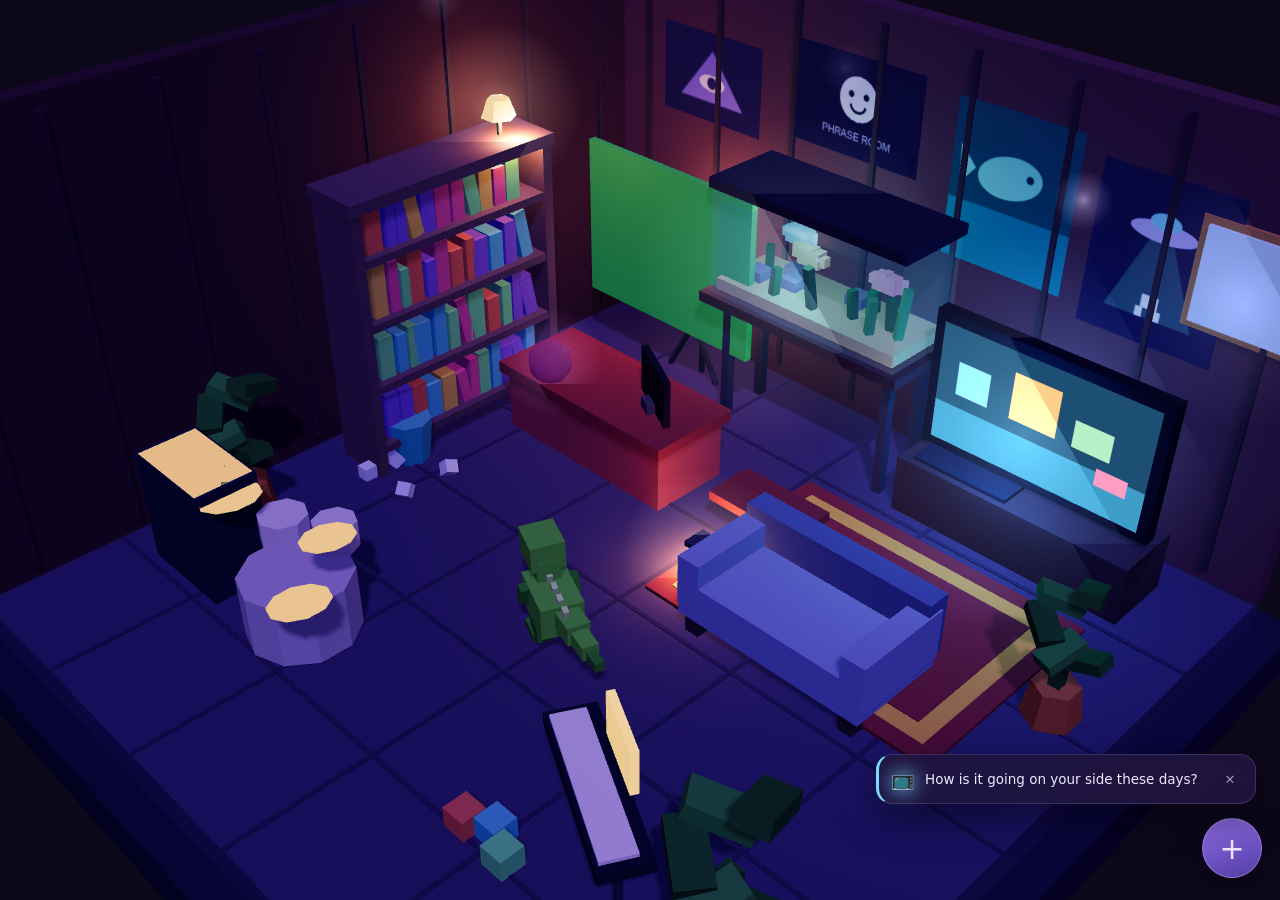
==== room/index.html @ a5573764 "Phrase Room: ローポリ3Dルームのフレーズ記録PWAを追加 Global会議で使いたいビジネス英語フレーズを、部屋の家具にしまっていく 記録簿アプリを room/ に新規構築。ビルド不要の" ====
<!doctype html>
<html lang="en">
  <head>
    <meta charset="utf-8" />
    <meta
      name="viewport"
      content="width=device-width, initial-scale=1, maximum-scale=1, user-scalable=no, viewport-fit=cover"
    />
    <title>Phrase Room</title>
    <meta name="description" content="A low-poly room where the furniture keeps your business English phrases." />
    <meta name="theme-color" content="#140d26" />
    <meta name="mobile-web-app-capable" content="yes" />
    <meta name="apple-mobile-web-app-capable" content="yes" />
    <meta name="apple-mobile-web-app-status-bar-style" content="black-translucent" />
    <link rel="manifest" href="./manifest.webmanifest" />
    <link rel="icon" href="./icons/icon-192.png" />
    <link rel="apple-touch-icon" href="./icons/icon-192.png" />
    <link rel="stylesheet" href="./css/style.css" />
  </head>
  <body>
    <canvas id="stage"></canvas>
    <div id="ui"></div>

    <div id="loader">
      <div class="loader-cube"><i></i><i></i><i></i></div>
    </div>

    <script type="module" src="./js/app.js"></script>
  </body>
</html>
---- room/css/style.css ----
/* Phrase Room — night-lit, low-poly. Deliberately few words on screen. */
:root {
  --ink: #efe9ff;
  --ink-soft: rgba(239, 233, 255, 0.6);
  --sheet: rgba(30, 20, 58, 0.9);
  --sheet-solid: #221641;
  --line: rgba(180, 156, 255, 0.2);
  --accent: #c9b6ff;
  --safe-b: env(safe-area-inset-bottom, 0px);
  --safe-t: env(safe-area-inset-top, 0px);
  color-scheme: dark;
}

* {
  box-sizing: border-box;
  -webkit-tap-highlight-color: transparent;
}

[hidden] {
  display: none !important;
}

html,
body {
  margin: 0;
  height: 100%;
  overflow: hidden;
  overscroll-behavior: none;
  background: #0d0819;
  color: var(--ink);
  font-family: "Inter", "Segoe UI", system-ui, -apple-system, sans-serif;
  touch-action: none;
}

body::before {
  /* The world outside the diorama. */
  content: "";
  position: fixed;
  inset: 0;
  background:
    radial-gradient(120% 80% at 50% 18%, #3b2a6b 0%, #241a48 42%, #140d26 74%, #0b0718 100%),
    radial-gradient(60% 40% at 12% 88%, rgba(94, 60, 140, 0.55), transparent 70%),
    radial-gradient(50% 40% at 88% 78%, rgba(58, 92, 148, 0.4), transparent 70%);
  z-index: -1;
}

#stage {
  position: fixed;
  inset: 0;
  width: 100%;
  height: 100%;
  display: block;
  touch-action: none;
}

#ui {
  position: fixed;
  inset: 0;
  pointer-events: none;
}

#ui > * {
  pointer-events: auto;
}

/* ---------- loader ---------- */
#loader {
  position: fixed;
  inset: 0;
  display: grid;
  place-items: center;
  background: #100a20;
  transition: opacity 0.6s ease;
  z-index: 60;
}

#loader.is-out {
  opacity: 0;
  pointer-events: none;
}

.loader-cube {
  display: flex;
  gap: 10px;
}

.loader-cube i {
  width: 14px;
  height: 14px;
  background: #8f7fe0;
  border-radius: 3px;
  animation: bounce 1.1s infinite ease-in-out;
}

.loader-cube i:nth-child(2) {
  animation-delay: 0.14s;
  background: #c9b6ff;
}

.loader-cube i:nth-child(3) {
  animation-delay: 0.28s;
  background: #8affd1;
}

@keyframes bounce {
  0%,
  70%,
  100% {
    transform: translateY(0) scale(0.9);
    opacity: 0.5;
  }
  35% {
    transform: translateY(-14px) scale(1);
    opacity: 1;
  }
}

/* ---------- floating chrome ---------- */
.fab,
.chip-btn {
  position: fixed;
  border: 1px solid var(--line);
  background: rgba(44, 30, 82, 0.72);
  backdrop-filter: blur(14px);
  color: var(--ink);
  border-radius: 999px;
  display: grid;
  place-items: center;
  box-shadow: 0 10px 28px rgba(8, 4, 20, 0.55);
  transition: transform 0.18s ease, opacity 0.25s ease;
}

.fab:active,
.chip-btn:active {
  transform: scale(0.9);
}

.fab {
  right: 18px;
  bottom: calc(22px + var(--safe-b));
  width: 60px;
  height: 60px;
  font-size: 30px;
  font-weight: 300;
  background: linear-gradient(160deg, rgba(160, 122, 255, 0.9), rgba(96, 70, 190, 0.85));
  border-color: rgba(214, 196, 255, 0.35);
  z-index: 20;
}

.chip-btn {
  width: 46px;
  height: 46px;
  font-size: 19px;
  left: 18px;
  bottom: calc(28px + var(--safe-b));
  z-index: 20;
  animation: pop-in 0.3s ease both;
}

.list-btn {
  left: 74px;
}

@keyframes pop-in {
  from {
    opacity: 0;
    transform: scale(0.6) translateY(8px);
  }
  to {
    opacity: 1;
    transform: none;
  }
}

.hint {
  position: fixed;
  left: 50%;
  top: calc(26px + var(--safe-t));
  transform: translate(-50%, -10px);
  padding: 9px 16px;
  border-radius: 999px;
  background: rgba(30, 20, 58, 0.78);
  border: 1px solid var(--line);
  backdrop-filter: blur(12px);
  font-size: 13px;
  letter-spacing: 0.04em;
  color: var(--ink-soft);
  opacity: 0;
  transition: opacity 0.35s ease, transform 0.35s ease;
  z-index: 25;
}

.hint.is-in {
  opacity: 1;
  transform: translate(-50%, 0);
}

/* ---------- bottom sheet ---------- */
.sheet {
  position: fixed;
  left: 0;
  right: 0;
  bottom: 0;
  max-height: 68vh;
  display: flex;
  flex-direction: column;
  background: var(--sheet);
  backdrop-filter: blur(22px);
  border-top: 1px solid var(--line);
  border-radius: 26px 26px 0 0;
  box-shadow: 0 -18px 50px rgba(6, 3, 16, 0.6);
  transform: translateY(102%);
  transition: transform 0.42s cubic-bezier(0.22, 1, 0.3, 1);
  z-index: 30;
  padding-bottom: var(--safe-b);
}

.sheet.is-in {
  transform: none;
}

.sheet::before {
  content: "";
  position: absolute;
  top: 9px;
  left: 50%;
  transform: translateX(-50%);
  width: 46px;
  height: 4px;
  border-radius: 99px;
  background: rgba(200, 180, 255, 0.28);
}

.sheet-head {
  display: flex;
  align-items: center;
  gap: 12px;
  padding: 26px 18px 12px;
}

.sheet-glyph {
  font-size: 26px;
  filter: drop-shadow(0 0 12px var(--accent));
}

.sheet-titles h2 {
  margin: 0;
  font-size: 16px;
  font-weight: 600;
  letter-spacing: 0.02em;
}

.sheet-hint {
  font-size: 11px;
  color: var(--ink-soft);
  letter-spacing: 0.08em;
  text-transform: uppercase;
}

.sheet-count {
  margin-left: auto;
  font-size: 12px;
  color: var(--accent);
  border: 1px solid var(--line);
  border-radius: 999px;
  padding: 2px 10px;
}

.sheet-body {
  overflow-y: auto;
  -webkit-overflow-scrolling: touch;
  touch-action: pan-y;
  padding: 4px 16px 22px;
  display: flex;
  flex-direction: column;
  gap: 12px;
}

/* ---------- cards ---------- */
.card {
  border: 1px solid var(--line);
  border-left: 3px solid var(--accent);
  border-radius: 16px;
  background: rgba(255, 255, 255, 0.045);
  padding: 14px 14px 8px;
  animation: card-in 0.45s cubic-bezier(0.2, 0.9, 0.25, 1) both;
}

@keyframes card-in {
  from {
    opacity: 0;
    transform: translateY(14px) scale(0.98);
  }
  to {
    opacity: 1;
    transform: none;
  }
}

.phrase-text {
  margin: 0;
  font-size: 17px;
  line-height: 1.62;
  letter-spacing: 0.01em;
}

.w {
  font: inherit;
  color: inherit;
  background: none;
  border: 0;
  padding: 0 2px;
  margin: 0 -2px;
  border-radius: 5px;
  transition: background 0.2s ease, color 0.2s ease;
}

.nb {
  white-space: nowrap;
}

.w:active {
  background: rgba(200, 180, 255, 0.2);
}

.w.has-note {
  color: var(--accent);
  text-decoration: underline dotted currentColor 1.5px;
  text-underline-offset: 4px;
  text-shadow: 0 0 14px color-mix(in srgb, var(--accent) 55%, transparent);
}

.card-foot {
  display: flex;
  align-items: center;
  gap: 6px;
  margin-top: 6px;
}

.card-spacer {
  flex: 1;
}

.card-dots {
  display: inline-flex;
  gap: 4px;
}

.card-dots i {
  width: 5px;
  height: 5px;
  border-radius: 99px;
  background: var(--accent);
  opacity: 0.55;
}

.icon-btn {
  border: 0;
  background: transparent;
  color: var(--ink-soft);
  font-size: 15px;
  width: 34px;
  height: 34px;
  border-radius: 10px;
  transition: background 0.2s ease, transform 0.15s ease;
}

.icon-btn:active {
  background: rgba(200, 180, 255, 0.14);
  transform: scale(0.9);
}

.empty,
.add-row {
  border: 1px dashed var(--line);
  background: transparent;
  color: var(--ink-soft);
  border-radius: 16px;
  font-size: 26px;
  font-weight: 300;
  padding: 18px;
  transition: border-color 0.2s ease, color 0.2s ease;
}

.empty {
  min-height: 130px;
  display: grid;
  place-items: center;
  font-size: 34px;
}

.empty:active,
.add-row:active {
  border-color: var(--accent);
  color: var(--accent);
}

/* ---------- detail ---------- */
.detail {
  position: fixed;
  inset: 0;
  display: grid;
  place-items: center;
  padding: 22px;
  background: rgba(9, 5, 20, 0.55);
  backdrop-filter: blur(6px);
  opacity: 0;
  transition: opacity 0.3s ease;
  z-index: 35;
}

.detail.is-in {
  opacity: 1;
}

.detail-card {
  width: min(440px, 100%);
  border-radius: 22px;
  border: 1px solid var(--line);
  border-top: 3px solid var(--accent);
  background: var(--sheet-solid);
  box-shadow: 0 24px 60px rgba(4, 2, 12, 0.65);
  padding: 12px 18px 24px;
  transform: translateY(18px) scale(0.96);
  opacity: 0;
  transition: transform 0.42s cubic-bezier(0.2, 1, 0.3, 1), opacity 0.32s ease;
}

.detail.is-in .detail-card {
  transform: none;
  opacity: 1;
}

.detail-head {
  display: flex;
  align-items: center;
  gap: 6px;
  margin-bottom: 4px;
}

.detail-glyph {
  font-size: 24px;
  filter: drop-shadow(0 0 14px var(--accent));
}

.detail-card .phrase-text {
  font-size: 20px;
  line-height: 1.7;
}

/* ---------- word popup ---------- */
.popup-layer {
  position: fixed;
  inset: 0;
  z-index: 50;
}

.word-popup {
  position: fixed;
  border-radius: 18px;
  border: 1px solid var(--line);
  border-top: 2px solid var(--accent);
  background: rgba(38, 26, 70, 0.96);
  backdrop-filter: blur(18px);
  box-shadow: 0 18px 44px rgba(4, 2, 12, 0.6);
  padding: 14px 16px 12px;
  opacity: 0;
  transform: translateY(10px) scale(0.94);
  transition: opacity 0.28s ease, transform 0.36s cubic-bezier(0.2, 1, 0.3, 1);
}

.word-popup.is-in {
  opacity: 1;
  transform: none;
}

.wp-head {
  display: flex;
  align-items: center;
  gap: 10px;
}

.wp-icon {
  font-size: 26px;
  animation: icon-in 0.55s cubic-bezier(0.2, 1.4, 0.4, 1) both;
  filter: drop-shadow(0 0 12px var(--accent));
}

@keyframes icon-in {
  from {
    opacity: 0;
    transform: scale(0.4) rotate(-14deg);
  }
  to {
    opacity: 1;
    transform: none;
  }
}

.wp-word {
  font-size: 15px;
  font-weight: 600;
  color: var(--accent);
  letter-spacing: 0.02em;
}

.wp-meaning {
  margin: 10px 0 4px;
  font-size: 14px;
  line-height: 1.55;
  color: var(--ink);
  animation: fade-up 0.45s 0.06s ease both;
}

@keyframes fade-up {
  from {
    opacity: 0;
    transform: translateY(6px);
  }
  to {
    opacity: 1;
    transform: none;
  }
}

.wp-input {
  width: 100%;
  margin-top: 10px;
  padding: 10px 12px;
  border-radius: 12px;
  border: 1px solid var(--line);
  background: rgba(12, 7, 26, 0.6);
  color: var(--ink);
  font: inherit;
  font-size: 15px;
}

.wp-input:focus {
  outline: none;
  border-color: var(--accent);
}

.wp-icons {
  display: flex;
  flex-wrap: wrap;
  gap: 4px;
  margin-top: 10px;
  max-height: 84px;
  overflow-y: auto;
  touch-action: pan-y;
}

.wp-emoji {
  border: 1px solid transparent;
  background: rgba(255, 255, 255, 0.05);
  border-radius: 10px;
  font-size: 17px;
  width: 34px;
  height: 34px;
  transition: transform 0.15s ease, border-color 0.2s ease;
}

.wp-emoji.is-on {
  border-color: var(--accent);
  transform: scale(1.1);
}

.wp-actions {
  display: flex;
  justify-content: flex-end;
  gap: 4px;
  margin-top: 8px;
}

.wp-btn {
  border: 1px solid var(--line);
  background: transparent;
  color: var(--ink-soft);
  border-radius: 10px;
  width: 40px;
  height: 32px;
  font-size: 14px;
}

.wp-btn.is-primary {
  border-color: var(--accent);
  color: var(--accent);
}

.wp-btn:active {
  transform: scale(0.92);
}

/* ---------- editor ---------- */
.editor {
  position: fixed;
  inset: 0;
  display: flex;
  align-items: flex-end;
  background: rgba(9, 5, 20, 0.6);
  backdrop-filter: blur(8px);
  opacity: 0;
  transition: opacity 0.28s ease;
  z-index: 40;
}

.editor.is-in {
  opacity: 1;
}

.ed-panel {
  width: 100%;
  max-height: 88vh;
  overflow-y: auto;
  touch-action: pan-y;
  background: var(--sheet-solid);
  border-radius: 26px 26px 0 0;
  border-top: 1px solid var(--line);
  padding: 18px 18px calc(24px + var(--safe-b));
  transform: translateY(100%);
  transition: transform 0.42s cubic-bezier(0.22, 1, 0.3, 1);
}

.editor.is-in .ed-panel {
  transform: none;
}

.ed-head {
  display: flex;
  align-items: center;
  margin-bottom: 12px;
}

.ed-title {
  font-size: 13px;
  letter-spacing: 0.14em;
  text-transform: uppercase;
  color: var(--ink-soft);
  flex: 1;
}

.ed-input {
  width: 100%;
  border-radius: 16px;
  border: 1px solid var(--line);
  background: rgba(12, 7, 26, 0.55);
  color: var(--ink);
  font: inherit;
  font-size: 18px;
  line-height: 1.55;
  padding: 14px;
  resize: none;
}

.ed-input:focus {
  outline: none;
  border-color: rgba(200, 180, 255, 0.5);
  box-shadow: 0 0 0 3px rgba(160, 122, 255, 0.14);
}

.ed-chips {
  display: flex;
  gap: 8px;
  margin: 14px 0 12px;
}

.ed-chip {
  flex: 1;
  border: 1px solid var(--line);
  background: rgba(255, 255, 255, 0.04);
  border-radius: 14px;
  padding: 10px 6px;
  color: var(--ink-soft);
  display: grid;
  gap: 3px;
  justify-items: center;
  transition: border-color 0.2s ease, transform 0.15s ease, color 0.2s ease;
}

.ed-chip-glyph {
  font-size: 21px;
}

.ed-chip-label {
  font-size: 10px;
  letter-spacing: 0.08em;
  text-transform: uppercase;
}

.ed-chip.is-on {
  border-color: var(--accent);
  color: var(--accent);
  background: color-mix(in srgb, var(--accent) 12%, transparent);
}

.ed-chip:active {
  transform: scale(0.96);
}

.ed-preview {
  min-height: 54px;
  border-radius: 14px;
  border: 1px dashed var(--line);
  padding: 12px 14px;
  font-size: 16px;
  line-height: 1.65;
}

.ed-hint {
  font-size: 12px;
  color: var(--ink-soft);
  letter-spacing: 0.04em;
}

.ed-save {
  width: 100%;
  margin-top: 14px;
  border: 0;
  border-radius: 16px;
  padding: 14px;
  font-size: 20px;
  color: #16102c;
  background: linear-gradient(140deg, #d5c6ff, #a78bff);
  transition: opacity 0.2s ease, transform 0.15s ease;
}

.ed-save:disabled {
  opacity: 0.32;
}

.ed-save:not(:disabled):active {
  transform: scale(0.98);
}

/* ---------- toast ---------- */
.toast {
  position: fixed;
  left: 12px;
  right: 12px;
  bottom: calc(96px + var(--safe-b));
  display: flex;
  align-items: center;
  gap: 10px;
  padding: 11px 12px;
  border-radius: 16px;
  border: 1px solid var(--line);
  border-left: 3px solid var(--accent);
  background: rgba(32, 21, 62, 0.92);
  backdrop-filter: blur(16px);
  box-shadow: 0 14px 34px rgba(5, 2, 14, 0.5);
  opacity: 0;
  transform: translateY(18px);
  transition: opacity 0.4s ease, transform 0.45s cubic-bezier(0.2, 1, 0.3, 1);
  z-index: 28;
}

.toast.is-in {
  opacity: 1;
  transform: none;
}

.toast-glyph {
  font-size: 19px;
  filter: drop-shadow(0 0 10px var(--accent));
}

.toast-text {
  flex: 1;
  font-size: 13.5px;
  line-height: 1.4;
  color: var(--ink);
  display: -webkit-box;
  -webkit-line-clamp: 2;
  -webkit-box-orient: vertical;
  overflow: hidden;
}

.toast-close {
  border: 0;
  background: transparent;
  color: var(--ink-soft);
  font-size: 13px;
  width: 26px;
  height: 26px;
}

button {
  font-family: inherit;
  cursor: pointer;
}

@media (min-width: 760px) {
  .sheet {
    left: auto;
    right: 24px;
    bottom: 24px;
    width: 420px;
    max-height: 74vh;
    border-radius: 24px;
    border: 1px solid var(--line);
  }

  .toast {
    left: auto;
    width: 380px;
    right: 24px;
  }
}

@media (prefers-reduced-motion: reduce) {
  * {
    animation-duration: 0.01ms !important;
    transition-duration: 0.01ms !important;
  }
}
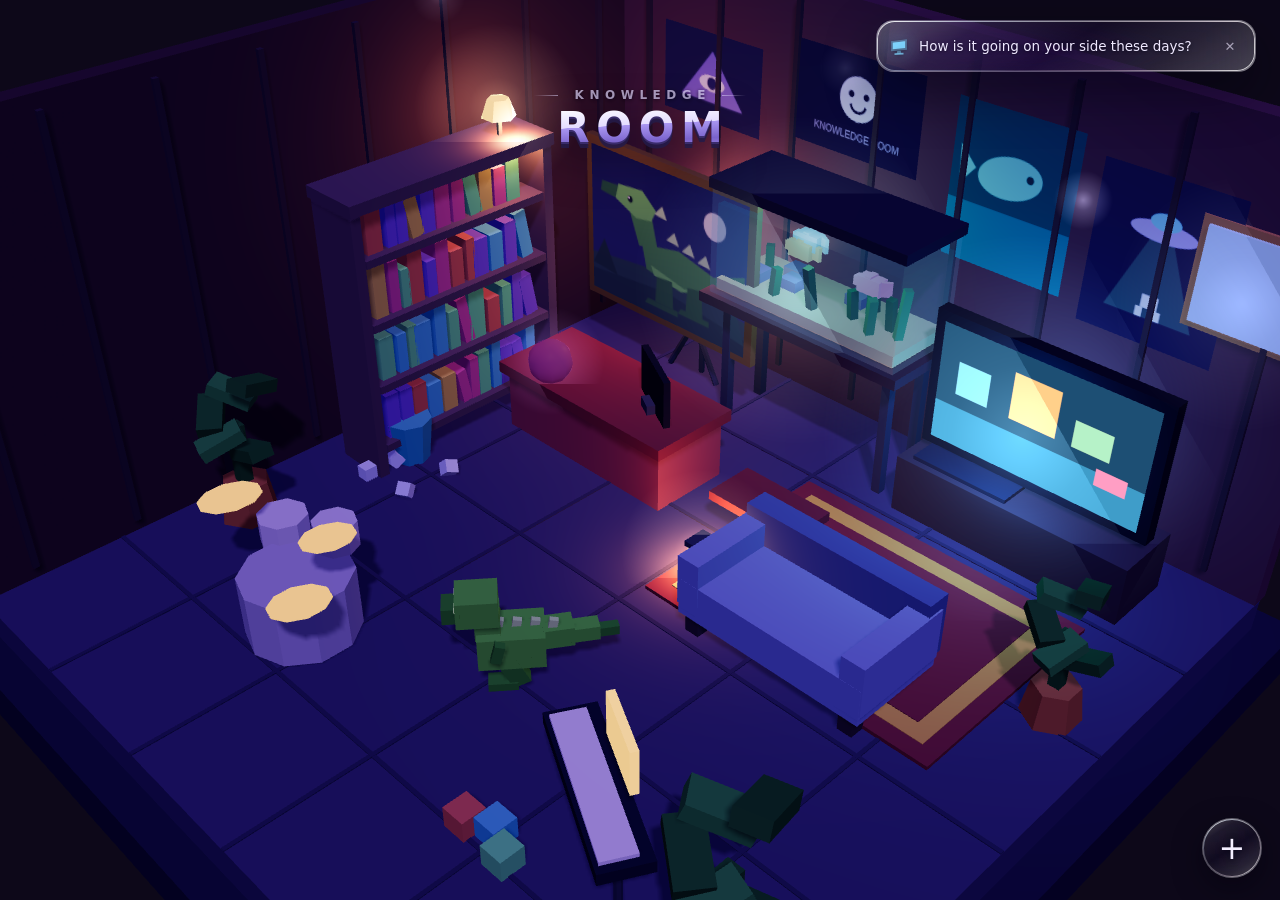
==== commit 7c123671: "Knowledge Room: タイトルロゴを追加し、自動フォーカス廃止・上下操作反転・+をガラス化 - エディタを開いた時点でテキストエリアにフォーカスするのをやめた。   キーボードは入力欄をタッ" ====
--- a/room/index.html
+++ b/room/index.html
@@ -6,7 +6,7 @@
       name="viewport"
       content="width=device-width, initial-scale=1, maximum-scale=1, user-scalable=no, viewport-fit=cover"
     />
-    <title>Phrase Room</title>
+    <title>Knowledge Room</title>
     <meta name="description" content="A low-poly room where the furniture keeps your business English phrases." />
     <meta name="theme-color" content="#140d26" />
     <meta name="mobile-web-app-capable" content="yes" />
--- a/room/css/style.css
+++ b/room/css/style.css
@@ -1,10 +1,35 @@
 /* Phrase Room — night-lit, low-poly. Deliberately few words on screen. */
 :root {
   --ink: #efe9ff;
-  --ink-soft: rgba(239, 233, 255, 0.6);
-  --sheet: rgba(30, 20, 58, 0.9);
-  --sheet-solid: #221641;
-  --line: rgba(180, 156, 255, 0.2);
+  --ink-soft: rgba(239, 233, 255, 0.62);
+
+  /* Frosted glass: neutral in hue, so panels read as clear glass over the room
+     rather than as another purple surface. */
+  --glass-base: rgba(16, 14, 26, 0.22);
+  --glass-sheen: linear-gradient(
+    148deg,
+    rgba(255, 255, 255, 0.28) 0%,
+    rgba(255, 255, 255, 0.07) 24%,
+    rgba(255, 255, 255, 0.015) 50%,
+    rgba(255, 255, 255, 0.1) 76%,
+    rgba(255, 255, 255, 0.24) 100%
+  );
+  --glass-blur: blur(30px) saturate(185%) brightness(1.05);
+  --glass-line: rgba(255, 255, 255, 0.26);
+  --glass-edge: inset 0 1px 0 rgba(255, 255, 255, 0.5), inset 0 -1px 0 rgba(255, 255, 255, 0.12),
+    inset 1px 0 0 rgba(255, 255, 255, 0.14), inset -1px 0 0 rgba(255, 255, 255, 0.14);
+  --glass-drop: 0 20px 52px rgba(3, 2, 10, 0.46);
+  /* Chrome-like rim: a bright edge that catches "light" on two corners. */
+  --glass-rim: linear-gradient(
+    140deg,
+    rgba(255, 255, 255, 0.92) 0%,
+    rgba(198, 224, 255, 0.3) 20%,
+    rgba(255, 255, 255, 0.03) 45%,
+    rgba(255, 214, 236, 0.26) 68%,
+    rgba(255, 255, 255, 0.8) 100%
+  );
+
+  --line: rgba(255, 255, 255, 0.14);
   --accent: #c9b6ff;
   --safe-b: env(safe-area-inset-bottom, 0px);
   --safe-t: env(safe-area-inset-top, 0px);
@@ -115,18 +140,78 @@
   }
 }
 
+/* A polished rim on every glass surface: a gradient ring masked to the border. */
+.sheet::after,
+.detail-card::after,
+.word-popup::after,
+.toast::after,
+.hint::after,
+.chip-btn::after,
+.fab::after {
+  content: "";
+  position: absolute;
+  inset: 0;
+  border-radius: inherit;
+  padding: 1.2px;
+  background: var(--glass-rim);
+  -webkit-mask: linear-gradient(#000 0 0) content-box, linear-gradient(#000 0 0);
+  -webkit-mask-composite: xor;
+  mask: linear-gradient(#000 0 0) content-box, linear-gradient(#000 0 0);
+  mask-composite: exclude;
+  pointer-events: none;
+}
+
+/* Text stays legible even where the room behind the glass is bright. */
+.phrase-text,
+.toast-text,
+.wp-meaning,
+.wp-word,
+.sheet-titles h2,
+.ed-input,
+.ed-preview {
+  text-shadow: 0 1px 3px rgba(6, 3, 16, 0.5);
+}
+
+/* ---------- low-poly icons ---------- */
+.ico {
+  display: inline-flex;
+  line-height: 0;
+}
+
+.ico svg {
+  width: 1em;
+  height: 1em;
+  display: block;
+  filter: drop-shadow(0 1px 2px rgba(4, 2, 12, 0.55));
+}
+
+.icon-btn .ico {
+  font-size: 17px;
+}
+
+.sheet-glyph {
+  color: var(--accent);
+}
+
+.hint-glyph {
+  font-size: 15px;
+  color: var(--accent);
+}
+
 /* ---------- floating chrome ---------- */
 .fab,
 .chip-btn {
   position: fixed;
-  border: 1px solid var(--line);
-  background: rgba(44, 30, 82, 0.72);
-  backdrop-filter: blur(14px);
+  border: 1px solid var(--glass-line);
+  background-color: var(--glass-base);
+  background-image: var(--glass-sheen);
+  backdrop-filter: var(--glass-blur);
+  -webkit-backdrop-filter: var(--glass-blur);
   color: var(--ink);
   border-radius: 999px;
   display: grid;
   place-items: center;
-  box-shadow: 0 10px 28px rgba(8, 4, 20, 0.55);
+  box-shadow: 0 10px 28px rgba(4, 2, 12, 0.5), var(--glass-edge);
   transition: transform 0.18s ease, opacity 0.25s ease;
 }
 
@@ -140,10 +225,10 @@
   bottom: calc(22px + var(--safe-b));
   width: 60px;
   height: 60px;
-  font-size: 30px;
+  font-size: 32px;
   font-weight: 300;
-  background: linear-gradient(160deg, rgba(160, 122, 255, 0.9), rgba(96, 70, 190, 0.85));
-  border-color: rgba(214, 196, 255, 0.35);
+  color: #f4efff;
+  text-shadow: 0 1px 6px rgba(6, 3, 18, 0.6);
   z-index: 20;
 }
 
@@ -175,13 +260,18 @@
 .hint {
   position: fixed;
   left: 50%;
-  top: calc(26px + var(--safe-t));
-  transform: translate(-50%, -10px);
+  bottom: calc(94px + var(--safe-b));
+  transform: translate(-50%, 10px);
+  display: flex;
+  align-items: center;
+  gap: 8px;
   padding: 9px 16px;
   border-radius: 999px;
-  background: rgba(30, 20, 58, 0.78);
-  border: 1px solid var(--line);
-  backdrop-filter: blur(12px);
+  background-color: var(--glass-base);
+  background-image: var(--glass-sheen);
+  border: 1px solid var(--glass-line);
+  backdrop-filter: var(--glass-blur);
+  -webkit-backdrop-filter: var(--glass-blur);
   font-size: 13px;
   letter-spacing: 0.04em;
   color: var(--ink-soft);
@@ -195,6 +285,81 @@
   transform: translate(-50%, 0);
 }
 
+/* ---------- title ---------- */
+.logo {
+  position: fixed;
+  top: calc(88px + var(--safe-t));
+  left: 0;
+  right: 0;
+  display: flex;
+  flex-direction: column;
+  align-items: center;
+  gap: 5px;
+  pointer-events: none;
+  user-select: none;
+  z-index: 5;
+  animation: logo-in 0.9s 0.2s cubic-bezier(0.2, 1, 0.3, 1) both;
+}
+
+@keyframes logo-in {
+  from {
+    opacity: 0;
+    transform: translateY(-10px) scale(0.94);
+  }
+  to {
+    opacity: 1;
+    transform: none;
+  }
+}
+
+.logo-top {
+  display: flex;
+  align-items: center;
+  gap: 11px;
+  font-size: 12px;
+  font-weight: 600;
+  letter-spacing: 0.46em;
+  text-indent: 0.46em;
+  text-transform: uppercase;
+  color: rgba(228, 218, 255, 0.7);
+  text-shadow: 0 1px 4px rgba(6, 3, 18, 0.7);
+}
+
+.logo-top::before,
+.logo-top::after {
+  content: "";
+  width: 24px;
+  height: 1px;
+  background: linear-gradient(90deg, transparent, rgba(228, 218, 255, 0.55));
+}
+
+.logo-top::after {
+  transform: scaleX(-1);
+}
+
+/* Two hard-edged colour bands read as the lit and shaded faces of one solid. */
+.logo-main {
+  font-size: 42px;
+  font-weight: 800;
+  letter-spacing: 0.16em;
+  text-indent: 0.16em;
+  text-transform: uppercase;
+  line-height: 1;
+  background-image: linear-gradient(
+    177deg,
+    #ffffff 0%,
+    #e4dcff 43%,
+    #a996f0 43.6%,
+    #7a63cc 76%,
+    #9c86e4 100%
+  );
+  -webkit-background-clip: text;
+  background-clip: text;
+  color: transparent;
+  filter: drop-shadow(0 2px 0 rgba(60, 45, 110, 0.95)) drop-shadow(0 4px 0 rgba(36, 26, 72, 0.92))
+    drop-shadow(0 12px 22px rgba(5, 2, 16, 0.65));
+}
+
 /* ---------- bottom sheet ---------- */
 .sheet {
   position: fixed;
@@ -204,11 +369,13 @@
   max-height: 68vh;
   display: flex;
   flex-direction: column;
-  background: var(--sheet);
-  backdrop-filter: blur(22px);
-  border-top: 1px solid var(--line);
+  background-color: var(--glass-base);
+  background-image: var(--glass-sheen);
+  backdrop-filter: var(--glass-blur);
+  -webkit-backdrop-filter: var(--glass-blur);
+  border-top: 1px solid var(--glass-line);
   border-radius: 26px 26px 0 0;
-  box-shadow: 0 -18px 50px rgba(6, 3, 16, 0.6);
+  box-shadow: 0 -18px 50px rgba(4, 2, 12, 0.5), var(--glass-edge);
   transform: translateY(102%);
   transition: transform 0.42s cubic-bezier(0.22, 1, 0.3, 1);
   z-index: 30;
@@ -240,7 +407,8 @@
 
 .sheet-glyph {
   font-size: 26px;
-  filter: drop-shadow(0 0 12px var(--accent));
+  color: var(--accent);
+  filter: drop-shadow(0 0 10px color-mix(in srgb, var(--accent) 60%, transparent));
 }
 
 .sheet-titles h2 {
@@ -278,10 +446,10 @@
 
 /* ---------- cards ---------- */
 .card {
-  border: 1px solid var(--line);
-  border-left: 3px solid var(--accent);
+  border: 1px solid rgba(255, 255, 255, 0.1);
+  border-left: 2px solid var(--accent);
   border-radius: 16px;
-  background: rgba(255, 255, 255, 0.045);
+  background: rgba(255, 255, 255, 0.055);
   padding: 14px 14px 8px;
   animation: card-in 0.45s cubic-bezier(0.2, 0.9, 0.25, 1) both;
 }
@@ -402,8 +570,7 @@
   display: grid;
   place-items: center;
   padding: 22px;
-  background: rgba(9, 5, 20, 0.55);
-  backdrop-filter: blur(6px);
+  background: rgba(6, 4, 12, 0.4);
   opacity: 0;
   transition: opacity 0.3s ease;
   z-index: 35;
@@ -414,12 +581,15 @@
 }
 
 .detail-card {
+  position: relative;
   width: min(440px, 100%);
-  border-radius: 22px;
-  border: 1px solid var(--line);
-  border-top: 3px solid var(--accent);
-  background: var(--sheet-solid);
-  box-shadow: 0 24px 60px rgba(4, 2, 12, 0.65);
+  border-radius: 24px;
+  border: 1px solid var(--glass-line);
+  background-color: var(--glass-base);
+  background-image: var(--glass-sheen);
+  backdrop-filter: var(--glass-blur);
+  -webkit-backdrop-filter: var(--glass-blur);
+  box-shadow: var(--glass-drop), var(--glass-edge);
   padding: 12px 18px 24px;
   transform: translateY(18px) scale(0.96);
   opacity: 0;
@@ -440,7 +610,8 @@
 
 .detail-glyph {
   font-size: 24px;
-  filter: drop-shadow(0 0 14px var(--accent));
+  color: var(--accent);
+  filter: drop-shadow(0 0 12px color-mix(in srgb, var(--accent) 60%, transparent));
 }
 
 .detail-card .phrase-text {
@@ -457,12 +628,13 @@
 
 .word-popup {
   position: fixed;
-  border-radius: 18px;
-  border: 1px solid var(--line);
-  border-top: 2px solid var(--accent);
-  background: rgba(38, 26, 70, 0.96);
-  backdrop-filter: blur(18px);
-  box-shadow: 0 18px 44px rgba(4, 2, 12, 0.6);
+  border-radius: 20px;
+  border: 1px solid var(--glass-line);
+  background-color: rgba(16, 14, 26, 0.3);
+  background-image: var(--glass-sheen);
+  backdrop-filter: var(--glass-blur);
+  -webkit-backdrop-filter: var(--glass-blur);
+  box-shadow: var(--glass-drop), var(--glass-edge);
   padding: 14px 16px 12px;
   opacity: 0;
   transform: translateY(10px) scale(0.94);
@@ -528,8 +700,8 @@
   margin-top: 10px;
   padding: 10px 12px;
   border-radius: 12px;
-  border: 1px solid var(--line);
-  background: rgba(12, 7, 26, 0.6);
+  border: 1px solid var(--glass-line);
+  background: rgba(255, 255, 255, 0.07);
   color: var(--ink);
   font: inherit;
   font-size: 15px;
@@ -597,8 +769,7 @@
   inset: 0;
   display: flex;
   align-items: flex-end;
-  background: rgba(9, 5, 20, 0.6);
-  backdrop-filter: blur(8px);
+  background: rgba(6, 4, 12, 0.42);
   opacity: 0;
   transition: opacity 0.28s ease;
   z-index: 40;
@@ -613,9 +784,13 @@
   max-height: 88vh;
   overflow-y: auto;
   touch-action: pan-y;
-  background: var(--sheet-solid);
+  background-color: var(--glass-base);
+  background-image: var(--glass-sheen);
+  backdrop-filter: var(--glass-blur);
+  -webkit-backdrop-filter: var(--glass-blur);
   border-radius: 26px 26px 0 0;
-  border-top: 1px solid var(--line);
+  border-top: 1px solid var(--glass-line);
+  box-shadow: var(--glass-drop), var(--glass-edge);
   padding: 18px 18px calc(24px + var(--safe-b));
   transform: translateY(100%);
   transition: transform 0.42s cubic-bezier(0.22, 1, 0.3, 1);
@@ -642,8 +817,8 @@
 .ed-input {
   width: 100%;
   border-radius: 16px;
-  border: 1px solid var(--line);
-  background: rgba(12, 7, 26, 0.55);
+  border: 1px solid var(--glass-line);
+  background: rgba(255, 255, 255, 0.06);
   color: var(--ink);
   font: inherit;
   font-size: 18px;
@@ -666,8 +841,8 @@
 
 .ed-chip {
   flex: 1;
-  border: 1px solid var(--line);
-  background: rgba(255, 255, 255, 0.04);
+  border: 1px solid rgba(255, 255, 255, 0.13);
+  background: rgba(255, 255, 255, 0.06);
   border-radius: 14px;
   padding: 10px 6px;
   color: var(--ink-soft);
@@ -678,7 +853,8 @@
 }
 
 .ed-chip-glyph {
-  font-size: 21px;
+  font-size: 22px;
+  color: var(--accent);
 }
 
 .ed-chip-label {
@@ -737,19 +913,20 @@
   position: fixed;
   left: 12px;
   right: 12px;
-  bottom: calc(96px + var(--safe-b));
+  top: calc(12px + var(--safe-t));
   display: flex;
   align-items: center;
   gap: 10px;
-  padding: 11px 12px;
-  border-radius: 16px;
-  border: 1px solid var(--line);
-  border-left: 3px solid var(--accent);
-  background: rgba(32, 21, 62, 0.92);
-  backdrop-filter: blur(16px);
-  box-shadow: 0 14px 34px rgba(5, 2, 14, 0.5);
+  padding: 12px 12px;
+  border-radius: 18px;
+  border: 1px solid var(--glass-line);
+  background-color: var(--glass-base);
+  background-image: var(--glass-sheen);
+  backdrop-filter: var(--glass-blur);
+  -webkit-backdrop-filter: var(--glass-blur);
+  box-shadow: var(--glass-drop), var(--glass-edge);
   opacity: 0;
-  transform: translateY(18px);
+  transform: translateY(-20px);
   transition: opacity 0.4s ease, transform 0.45s cubic-bezier(0.2, 1, 0.3, 1);
   z-index: 28;
 }
@@ -760,8 +937,9 @@
 }
 
 .toast-glyph {
-  font-size: 19px;
-  filter: drop-shadow(0 0 10px var(--accent));
+  font-size: 20px;
+  color: var(--accent);
+  filter: drop-shadow(0 0 10px color-mix(in srgb, var(--accent) 60%, transparent));
 }
 
 .toast-text {
@@ -804,6 +982,7 @@
     left: auto;
     width: 380px;
     right: 24px;
+    top: calc(20px + var(--safe-t));
   }
 }
 
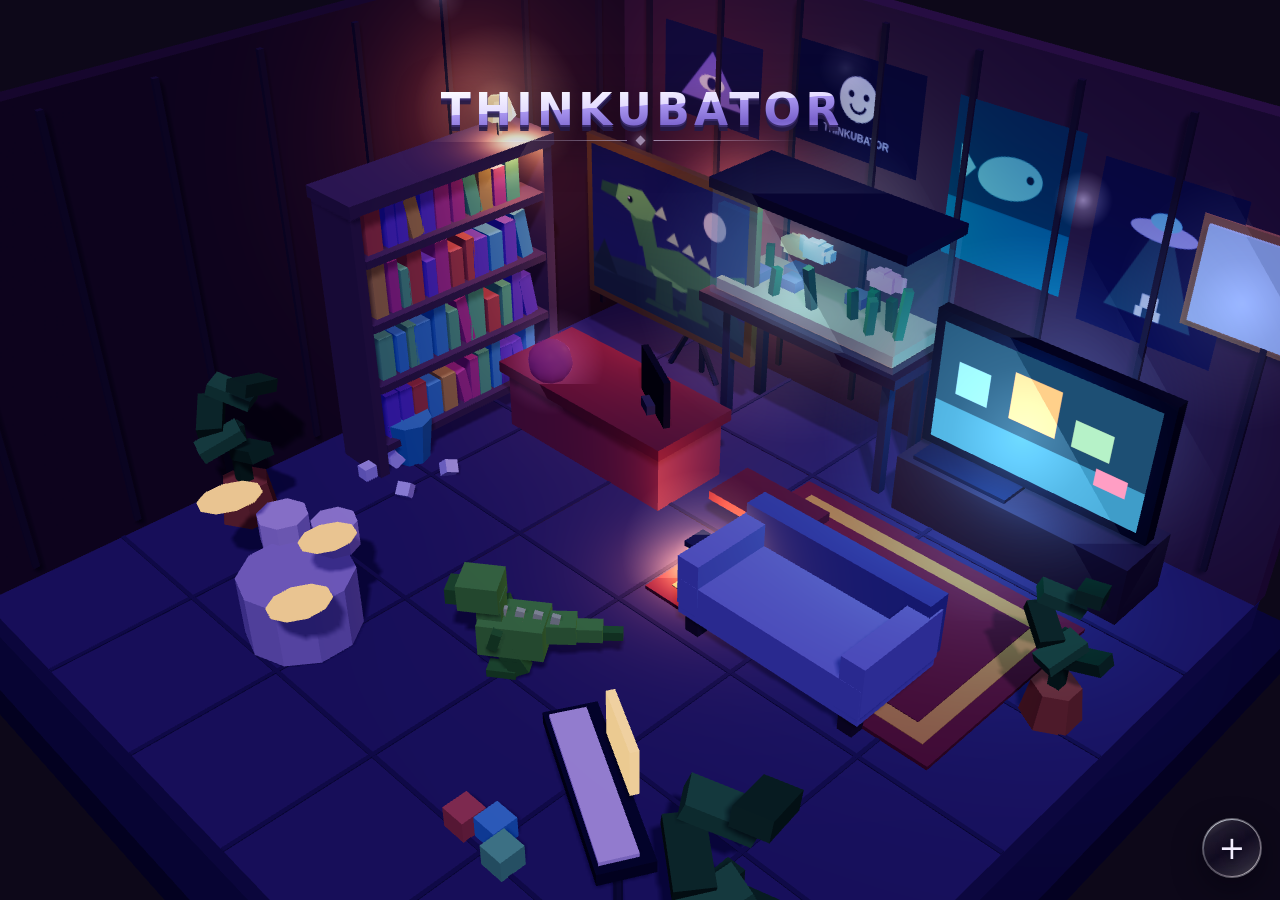
==== commit 5569eb23: "Thinkubator: 改名とロゴ刷新、部屋の照明を起動時刻に合わせる - アプリ名を Thinkubator に統一（タイトル、マニフェスト、壁のポスター、README）。   IndexedDB" ====
--- a/room/index.html
+++ b/room/index.html
@@ -6,7 +6,7 @@
       name="viewport"
       content="width=device-width, initial-scale=1, maximum-scale=1, user-scalable=no, viewport-fit=cover"
     />
-    <title>Knowledge Room</title>
+    <title>Thinkubator</title>
     <meta name="description" content="A low-poly room where the furniture keeps your business English phrases." />
     <meta name="theme-color" content="#140d26" />
     <meta name="mobile-web-app-capable" content="yes" />
--- a/room/css/style.css
+++ b/room/css/style.css
@@ -33,7 +33,85 @@
   --accent: #c9b6ff;
   --safe-b: env(safe-area-inset-bottom, 0px);
   --safe-t: env(safe-area-inset-top, 0px);
+
+  /* Night is the default; the other slots override these on <body>. */
+  --logo-1: #ffffff;
+  --logo-2: #e4dcff;
+  --logo-3: #a996f0;
+  --logo-4: #7a63cc;
+  --logo-5: #9c86e4;
+  --logo-edge: rgba(60, 45, 110, 0.95);
+  --logo-edge-deep: rgba(36, 26, 72, 0.92);
+  --logo-rule: rgba(228, 218, 255, 0.6);
+
+  --sky: radial-gradient(120% 80% at 50% 18%, #3b2a6b 0%, #241a48 42%, #140d26 74%, #0b0718 100%),
+    radial-gradient(60% 40% at 12% 88%, rgba(94, 60, 140, 0.55), transparent 70%),
+    radial-gradient(50% 40% at 88% 78%, rgba(58, 92, 148, 0.4), transparent 70%);
+  --sky-base: #0d0819;
+
   color-scheme: dark;
+}
+
+body[data-time="dawn"] {
+  --logo-1: #fff4e8;
+  --logo-2: #ffd9c2;
+  --logo-3: #b87d9e;
+  --logo-4: #6b4474;
+  --logo-5: #91618a;
+  --logo-edge: rgba(94, 54, 92, 0.95);
+  --logo-edge-deep: rgba(52, 28, 58, 0.92);
+  --logo-rule: rgba(255, 228, 212, 0.65);
+  --glass-base: rgba(22, 15, 28, 0.34);
+  --glass-blur: blur(30px) saturate(160%) brightness(0.82);
+  --sky: radial-gradient(120% 80% at 50% 16%, #ffb68e 0%, #bb789c 34%, #5d4076 66%, #2b1c42 100%),
+    radial-gradient(60% 40% at 14% 86%, rgba(255, 150, 120, 0.4), transparent 70%),
+    radial-gradient(50% 40% at 86% 80%, rgba(120, 90, 170, 0.4), transparent 70%);
+  --sky-base: #2b1c42;
+}
+
+body[data-time="day"] {
+  --logo-1: #fffaf0;
+  --logo-2: #ffe4b4;
+  --logo-3: #c87a46;
+  --logo-4: #7f4326;
+  --logo-5: #ac6034;
+  --logo-edge: rgba(96, 48, 24, 0.9);
+  --logo-edge-deep: rgba(54, 25, 12, 0.9);
+  --logo-rule: rgba(104, 58, 32, 0.55);
+  /* A sunlit room behind the glass would swallow white text, so daylight gets
+     a smoked pane: still see-through, but dark enough to read against. */
+  --glass-base: rgba(18, 13, 24, 0.42);
+  --glass-blur: blur(30px) saturate(135%) brightness(0.62);
+  --glass-line: rgba(255, 255, 255, 0.32);
+  --glass-sheen: linear-gradient(
+    148deg,
+    rgba(255, 255, 255, 0.18) 0%,
+    rgba(255, 255, 255, 0.04) 26%,
+    rgba(255, 255, 255, 0.01) 52%,
+    rgba(255, 255, 255, 0.06) 78%,
+    rgba(255, 255, 255, 0.15) 100%
+  );
+  --sky: radial-gradient(120% 80% at 50% 14%, #fdf3de 0%, #ffdfb2 26%, #a9c8ea 60%, #6e8fc4 100%),
+    radial-gradient(60% 40% at 12% 88%, rgba(255, 214, 150, 0.5), transparent 70%),
+    radial-gradient(55% 42% at 88% 80%, rgba(150, 190, 235, 0.45), transparent 70%);
+  --sky-base: #6e8fc4;
+}
+
+body[data-time="dusk"] {
+  --logo-1: #fff2e2;
+  --logo-2: #ffd2ac;
+  --logo-3: #cc6b51;
+  --logo-4: #6f2f4c;
+  --logo-5: #a0465a;
+  --logo-edge: rgba(110, 44, 56, 0.95);
+  --logo-edge-deep: rgba(58, 22, 38, 0.92);
+  --logo-rule: rgba(255, 216, 190, 0.62);
+  --glass-base: rgba(22, 13, 26, 0.36);
+  --glass-blur: blur(30px) saturate(155%) brightness(0.8);
+  --sky: radial-gradient(120% 80% at 50% 18%, #ffa662 0%, #d2648a 30%, #6e3a76 64%, #2c1940 100%),
+    radial-gradient(60% 40% at 14% 86%, rgba(255, 160, 110, 0.45), transparent 70%),
+    radial-gradient(50% 40% at 86% 80%, rgba(130, 90, 180, 0.4), transparent 70%);
+  --sky-base: #2c1940;
 }
 
 * {
@@ -51,7 +129,7 @@
   height: 100%;
   overflow: hidden;
   overscroll-behavior: none;
-  background: #0d0819;
+  background: var(--sky-base);
   color: var(--ink);
   font-family: "Inter", "Segoe UI", system-ui, -apple-system, sans-serif;
   touch-action: none;
@@ -62,10 +140,8 @@
   content: "";
   position: fixed;
   inset: 0;
-  background:
-    radial-gradient(120% 80% at 50% 18%, #3b2a6b 0%, #241a48 42%, #140d26 74%, #0b0718 100%),
-    radial-gradient(60% 40% at 12% 88%, rgba(94, 60, 140, 0.55), transparent 70%),
-    radial-gradient(50% 40% at 88% 78%, rgba(58, 92, 148, 0.4), transparent 70%);
+  background: var(--sky);
+  transition: background 0.6s ease;
   z-index: -1;
 }
 
@@ -312,52 +388,53 @@
   }
 }
 
-.logo-top {
-  display: flex;
-  align-items: center;
-  gap: 11px;
-  font-size: 12px;
-  font-weight: 600;
-  letter-spacing: 0.46em;
-  text-indent: 0.46em;
-  text-transform: uppercase;
-  color: rgba(228, 218, 255, 0.7);
-  text-shadow: 0 1px 4px rgba(6, 3, 18, 0.7);
-}
-
-.logo-top::before,
-.logo-top::after {
-  content: "";
-  width: 24px;
-  height: 1px;
-  background: linear-gradient(90deg, transparent, rgba(228, 218, 255, 0.55));
-}
-
-.logo-top::after {
-  transform: scaleX(-1);
-}
-
-/* Two hard-edged colour bands read as the lit and shaded faces of one solid. */
 .logo-main {
-  font-size: 42px;
+  font-size: clamp(23px, 8.9vw, 44px);
   font-weight: 800;
-  letter-spacing: 0.16em;
-  text-indent: 0.16em;
+  letter-spacing: 0.1em;
+  text-indent: 0.1em;
   text-transform: uppercase;
   line-height: 1;
+  white-space: nowrap;
+  /* Two hard-edged bands read as the lit and shaded faces of one solid. */
   background-image: linear-gradient(
     177deg,
-    #ffffff 0%,
-    #e4dcff 43%,
-    #a996f0 43.6%,
-    #7a63cc 76%,
-    #9c86e4 100%
+    var(--logo-1) 0%,
+    var(--logo-2) 43%,
+    var(--logo-3) 43.6%,
+    var(--logo-4) 78%,
+    var(--logo-5) 100%
   );
   -webkit-background-clip: text;
   background-clip: text;
   color: transparent;
-  filter: drop-shadow(0 2px 0 rgba(60, 45, 110, 0.95)) drop-shadow(0 4px 0 rgba(36, 26, 72, 0.92))
-    drop-shadow(0 12px 22px rgba(5, 2, 16, 0.65));
+  filter: drop-shadow(0 2px 0 var(--logo-edge)) drop-shadow(0 4px 0 var(--logo-edge-deep))
+    drop-shadow(0 12px 22px rgba(5, 2, 16, 0.6));
+}
+
+.logo-rule {
+  display: flex;
+  align-items: center;
+  gap: 10px;
+  width: min(74vw, 320px);
+}
+
+.logo-rule i {
+  flex: 1;
+  height: 1px;
+  background: linear-gradient(90deg, transparent, var(--logo-rule));
+}
+
+.logo-rule i:last-child {
+  transform: scaleX(-1);
+}
+
+.logo-rule b {
+  width: 7px;
+  height: 7px;
+  transform: rotate(45deg);
+  background: var(--logo-rule);
+  box-shadow: 0 0 10px var(--logo-rule);
 }
 
 /* ---------- bottom sheet ---------- */
